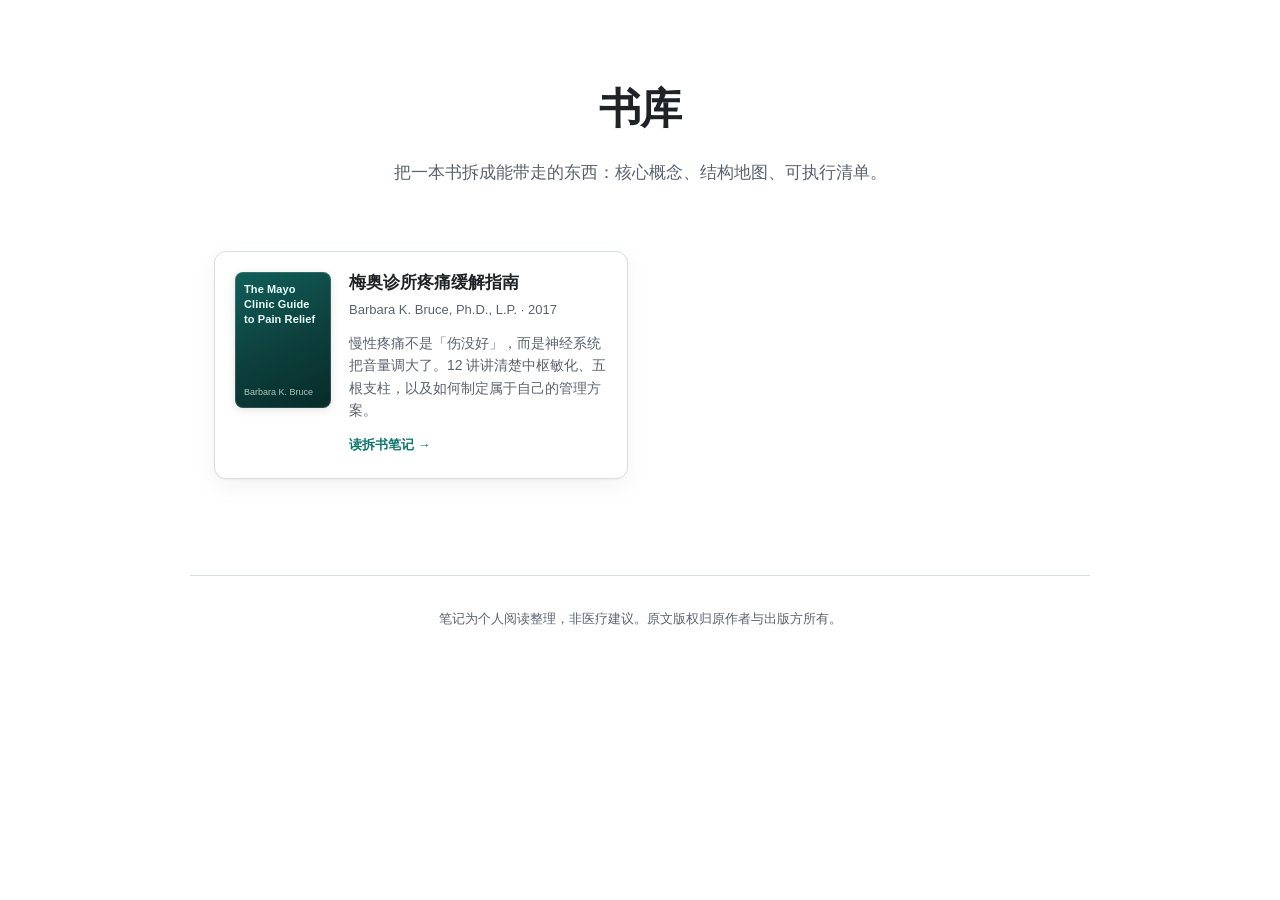
==== index.html @ 3bcf64f5 "publish site 2026-11-03 11:23" ====
<!doctype html>
<html lang="zh-CN">
<head>
<meta charset="utf-8">
<meta name="viewport" content="width=device-width, initial-scale=1">
<title>书库 · 拆书笔记</title>
<link rel="stylesheet" href="assets/style.css">
</head>
<body>

<div class="hero">
  <h1>书库</h1>
  <p>把一本书拆成能带走的东西：核心概念、结构地图、可执行清单。</p>
</div>

<div class="book-grid">

  <a class="book-card" href="books/mayo-clinic-guide-to-pain-relief/index.html">
    <div class="book-cover">
      <span class="cv-title">The Mayo Clinic Guide to Pain Relief</span>
      <span class="cv-author">Barbara K. Bruce</span>
    </div>
    <div class="meta">
      <h3>梅奥诊所疼痛缓解指南</h3>
      <p class="author">Barbara K. Bruce, Ph.D., L.P. · 2017</p>
      <p class="blurb">慢性疼痛不是「伤没好」，而是神经系统把音量调大了。12 讲讲清楚中枢敏化、五根支柱，以及如何制定属于自己的管理方案。</p>
      <span class="cta">读拆书笔记 →</span>
    </div>
  </a>

</div>

<footer>
  笔记为个人阅读整理，非医疗建议。原文版权归原作者与出版方所有。
</footer>

</body>
</html>
---- assets/style.css ----
/* ---------- design tokens ---------- */
:root {
  --bg: #ffffff;
  --bg-soft: #f6f8fa;
  --bg-card: #ffffff;
  --text: #1f2328;
  --text-dim: #59636e;
  --line: #d8dee4;
  --accent: #0f766e;
  --accent-soft: #ccfbf1;
  --warn-bg: #fff8e6;
  --warn-line: #e8b931;
  --radius: 12px;
  --shadow: 0 1px 2px rgba(0,0,0,.04), 0 8px 24px rgba(0,0,0,.05);
}

@media (prefers-color-scheme: dark) {
  :root {
    --bg: #0d1117;
    --bg-soft: #161b22;
    --bg-card: #161b22;
    --text: #e6edf3;
    --text-dim: #9198a1;
    --line: #30363d;
    --accent: #2dd4bf;
    --accent-soft: #0f3d38;
    --warn-bg: #2b2413;
    --warn-line: #9e6a03;
    --shadow: 0 1px 2px rgba(0,0,0,.3), 0 8px 24px rgba(0,0,0,.4);
  }
}

* { box-sizing: border-box; }

html { scroll-behavior: smooth; scroll-padding-top: 72px; }

body {
  margin: 0;
  background: var(--bg);
  color: var(--text);
  font: 17px/1.75 -apple-system, BlinkMacSystemFont, "Segoe UI", "Microsoft YaHei",
        "PingFang SC", "Hiragino Sans GB", sans-serif;
  -webkit-font-smoothing: antialiased;
}

/* ---------- top bar ---------- */
.topbar {
  position: sticky;
  top: 0;
  z-index: 10;
  display: flex;
  align-items: center;
  gap: 16px;
  padding: 12px 24px;
  background: color-mix(in srgb, var(--bg) 88%, transparent);
  backdrop-filter: blur(8px);
  border-bottom: 1px solid var(--line);
}

.topbar a { color: var(--text-dim); text-decoration: none; font-size: 14px; }
.topbar a:hover { color: var(--accent); }
.topbar .title { font-weight: 600; font-size: 15px; color: var(--text); }
.topbar .sep { color: var(--line); }

/* ---------- layout ---------- */
.layout {
  display: grid;
  grid-template-columns: 232px minmax(0, 1fr);
  gap: 56px;
  max-width: 1120px;
  margin: 0 auto;
  padding: 40px 24px 96px;
}

#toc {
  position: sticky;
  top: 72px;
  align-self: start;
  max-height: calc(100vh - 96px);
  overflow-y: auto;
  font-size: 14px;
  border-left: 1px solid var(--line);
  padding-left: 16px;
}

#toc ul { list-style: none; margin: 0; padding: 0; }
#toc li { margin: 2px 0; }
#toc a {
  display: block;
  padding: 5px 8px;
  margin-left: -8px;
  color: var(--text-dim);
  text-decoration: none;
  border-radius: 6px;
  line-height: 1.4;
}
#toc a:hover { color: var(--accent); background: var(--bg-soft); }
#toc a.active { color: var(--accent); font-weight: 600; background: var(--accent-soft); }

/* ---------- article ---------- */
main { min-width: 0; }

main h1 {
  font-size: 34px;
  line-height: 1.3;
  margin: 0 0 8px;
  letter-spacing: -.02em;
}

main h2 {
  font-size: 25px;
  margin: 56px 0 16px;
  padding-bottom: 10px;
  border-bottom: 1px solid var(--line);
  letter-spacing: -.01em;
}

main h3 {
  font-size: 19px;
  margin: 36px 0 10px;
  padding-left: 12px;
  border-left: 3px solid var(--accent);
}

main h4 { font-size: 16px; margin: 24px 0 8px; }

main p { margin: 12px 0; }
main strong { color: var(--text); font-weight: 650; }
main ul, main ol { padding-left: 24px; margin: 12px 0; }
main li { margin: 6px 0; }

main a { color: var(--accent); text-decoration: none; border-bottom: 1px solid transparent; }
main a:hover { border-bottom-color: var(--accent); }

main blockquote {
  margin: 16px 0;
  padding: 14px 18px;
  background: var(--bg-soft);
  border-left: 3px solid var(--line);
  border-radius: 0 var(--radius) var(--radius) 0;
  color: var(--text-dim);
}

main code {
  background: var(--bg-soft);
  padding: 2px 6px;
  border-radius: 5px;
  font-size: .9em;
  font-family: ui-monospace, "Cascadia Code", Consolas, monospace;
}

main pre {
  background: var(--bg-soft);
  padding: 16px;
  border-radius: var(--radius);
  overflow-x: auto;
  border: 1px solid var(--line);
}
main pre code { background: none; padding: 0; }

main table {
  width: 100%;
  border-collapse: collapse;
  margin: 18px 0;
  font-size: 15px;
}
main th, main td {
  border: 1px solid var(--line);
  padding: 9px 13px;
  text-align: left;
  vertical-align: top;
}
main th { background: var(--bg-soft); font-weight: 650; }
main tbody tr:nth-child(even) { background: color-mix(in srgb, var(--bg-soft) 60%, transparent); }

main hr { border: none; border-top: 1px solid var(--line); margin: 40px 0; }

main img {
  max-width: 100%;
  height: auto;
  border-radius: var(--radius);
  border: 1px solid var(--line);
  display: block;
  margin: 20px auto;
}

/* ---------- callout ---------- */
.callout {
  background: var(--warn-bg);
  border: 1px solid var(--warn-line);
  border-radius: var(--radius);
  padding: 18px 22px;
  margin: 24px 0;
}
.callout p:first-child { margin-top: 0; }
.callout p:last-child { margin-bottom: 0; }

/* ---------- mermaid ---------- */
.mermaid {
  display: flex;
  justify-content: center;
  margin: 28px 0;
  padding: 20px;
  background: var(--bg-soft);
  border: 1px solid var(--line);
  border-radius: var(--radius);
  overflow-x: auto;
}
.mermaid svg { max-width: 100%; height: auto; }

/* ---------- landing ---------- */
.hero {
  max-width: 900px;
  margin: 0 auto;
  padding: 72px 24px 40px;
  text-align: center;
}
.hero h1 {
  font-size: 42px;
  margin: 0 0 12px;
  letter-spacing: -.025em;
}
.hero p { color: var(--text-dim); font-size: 17px; margin: 0; }

.book-grid {
  display: grid;
  grid-template-columns: repeat(auto-fill, minmax(320px, 1fr));
  gap: 24px;
  max-width: 900px;
  margin: 24px auto 96px;
  padding: 0 24px;
}

.book-card {
  display: flex;
  gap: 18px;
  padding: 20px;
  background: var(--bg-card);
  border: 1px solid var(--line);
  border-radius: var(--radius);
  box-shadow: var(--shadow);
  text-decoration: none;
  color: inherit;
  transition: transform .15s ease, box-shadow .15s ease, border-color .15s ease;
}
.book-card:hover {
  transform: translateY(-2px);
  border-color: var(--accent);
  box-shadow: 0 4px 8px rgba(0,0,0,.06), 0 16px 40px rgba(0,0,0,.08);
}

.book-cover {
  width: 96px;
  height: 136px;
  flex-shrink: 0;
  border-radius: 8px;
  padding: 10px 9px;
  display: flex;
  flex-direction: column;
  justify-content: space-between;
  overflow: hidden;
  background: linear-gradient(155deg, #115e59 0%, #0d3f3c 55%, #072b29 100%);
  color: #eafffb;
  box-shadow: inset 0 0 0 1px rgba(255,255,255,.14), 0 2px 8px rgba(0,0,0,.12);
  font-size: 10px;
  line-height: 1.35;
}
.book-cover .cv-title {
  font-weight: 700;
  font-size: 11px;
  letter-spacing: .01em;
}
.book-cover .cv-author { opacity: .72; font-size: 9px; }

.book-card .meta { min-width: 0; }
.book-card h3 { margin: 0 0 4px; font-size: 17px; line-height: 1.35; border: none; padding: 0; }
.book-card .author { font-size: 13px; color: var(--text-dim); margin: 0 0 10px; }
.book-card .blurb { font-size: 14px; color: var(--text-dim); margin: 0; line-height: 1.6; }
.book-card .cta {
  display: inline-block;
  margin-top: 12px;
  font-size: 13px;
  font-weight: 600;
  color: var(--accent);
}

/* ---------- misc ---------- */
.empty {
  max-width: 900px;
  margin: 0 auto 96px;
  padding: 32px 24px;
  text-align: center;
  color: var(--text-dim);
  border: 1px dashed var(--line);
  border-radius: var(--radius);
}
.empty code { background: var(--bg-soft); padding: 2px 6px; border-radius: 5px; }

footer {
  max-width: 900px;
  margin: 0 auto;
  padding: 32px 24px 64px;
  color: var(--text-dim);
  font-size: 13px;
  border-top: 1px solid var(--line);
  text-align: center;
}

/* ---------- responsive ---------- */
@media (max-width: 880px) {
  .layout { grid-template-columns: 1fr; gap: 0; padding: 24px 20px 72px; }
  #toc {
    position: static;
    max-height: none;
    border-left: none;
    border-bottom: 1px solid var(--line);
    padding: 0 0 16px;
    margin-bottom: 32px;
  }
  #toc ul { display: flex; flex-wrap: wrap; gap: 6px; }
  #toc a { margin-left: 0; background: var(--bg-soft); }
  main h1 { font-size: 27px; }
  main h2 { font-size: 21px; margin-top: 44px; }
  .hero { padding: 48px 20px 24px; }
  .hero h1 { font-size: 30px; }
  .book-card { flex-direction: column; }
  .book-card img { width: 100%; height: auto; max-height: 260px; object-fit: contain; }
}

@media print {
  .topbar, #toc { display: none; }
  .layout { grid-template-columns: 1fr; max-width: none; }
  .mermaid { break-inside: avoid; }
}
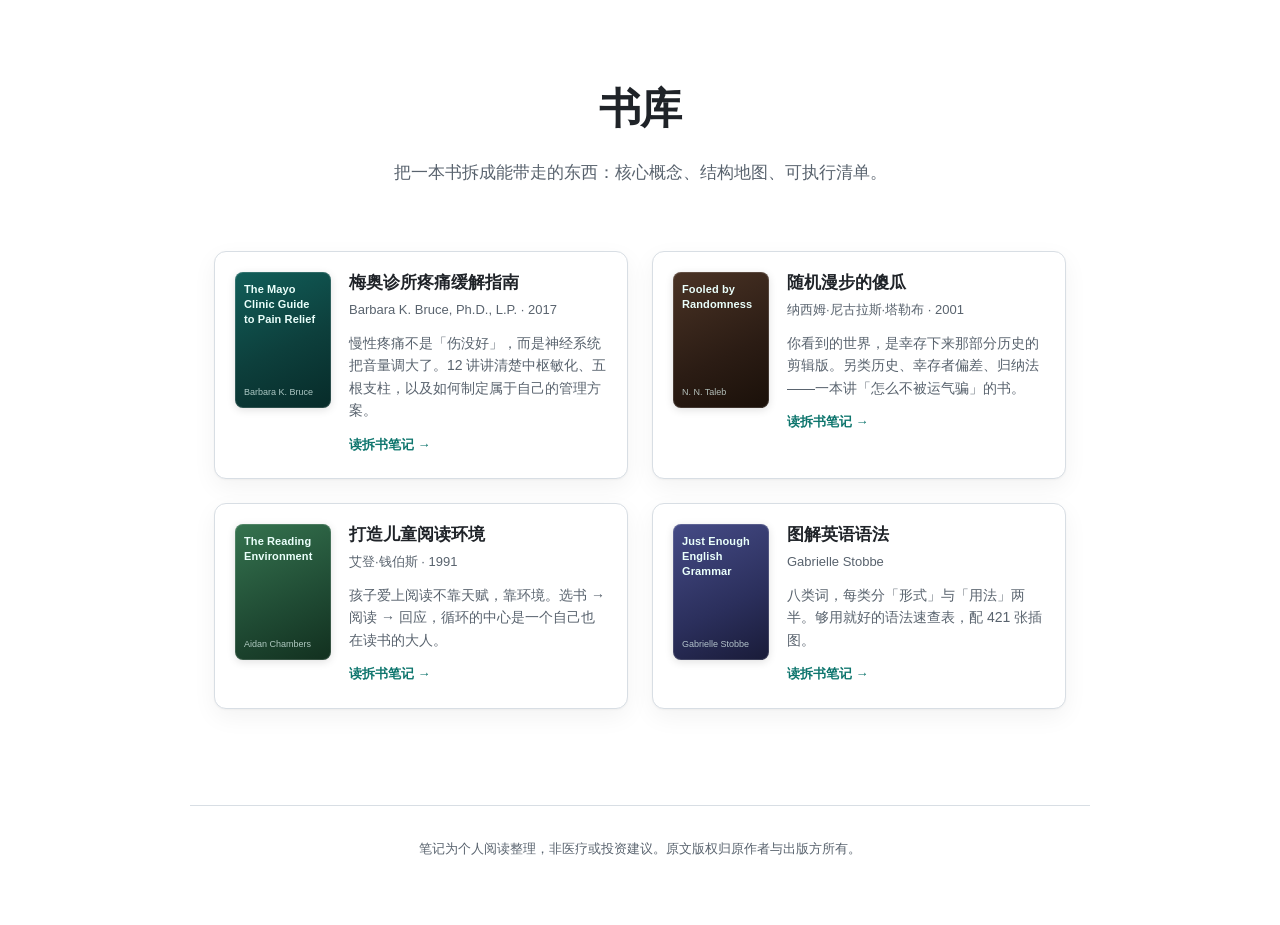
==== commit 1083b638: "publish site 2026-11-04 09:40" ====
--- a/index.html
+++ b/index.html
@@ -28,10 +28,49 @@
     </div>
   </a>
 
+  <a class="book-card" href="books/fooled-by-randomness/index.html">
+    <div class="book-cover" style="background:linear-gradient(155deg,#4a3325 0%,#2b1c14 60%,#1a1009 100%)">
+      <span class="cv-title">Fooled by Randomness</span>
+      <span class="cv-author">N. N. Taleb</span>
+    </div>
+    <div class="meta">
+      <h3>随机漫步的傻瓜</h3>
+      <p class="author">纳西姆·尼古拉斯·塔勒布 · 2001</p>
+      <p class="blurb">你看到的世界，是幸存下来那部分历史的剪辑版。另类历史、幸存者偏差、归纳法——一本讲「怎么不被运气骗」的书。</p>
+      <span class="cta">读拆书笔记 →</span>
+    </div>
+  </a>
+
+  <a class="book-card" href="books/creating-reading-environments/index.html">
+    <div class="book-cover" style="background:linear-gradient(155deg,#35734f 0%,#1f4a33 60%,#12301f 100%)">
+      <span class="cv-title">The Reading Environment</span>
+      <span class="cv-author">Aidan Chambers</span>
+    </div>
+    <div class="meta">
+      <h3>打造儿童阅读环境</h3>
+      <p class="author">艾登·钱伯斯 · 1991</p>
+      <p class="blurb">孩子爱上阅读不靠天赋，靠环境。选书 → 阅读 → 回应，循环的中心是一个自己也在读书的大人。</p>
+      <span class="cta">读拆书笔记 →</span>
+    </div>
+  </a>
+
+  <a class="book-card" href="books/just-enough-english-grammar/index.html">
+    <div class="book-cover" style="background:linear-gradient(155deg,#454b86 0%,#2b2f5c 60%,#191b38 100%)">
+      <span class="cv-title">Just Enough English Grammar</span>
+      <span class="cv-author">Gabrielle Stobbe</span>
+    </div>
+    <div class="meta">
+      <h3>图解英语语法</h3>
+      <p class="author">Gabrielle Stobbe</p>
+      <p class="blurb">八类词，每类分「形式」与「用法」两半。够用就好的语法速查表，配 421 张插图。</p>
+      <span class="cta">读拆书笔记 →</span>
+    </div>
+  </a>
+
 </div>
 
 <footer>
-  笔记为个人阅读整理，非医疗建议。原文版权归原作者与出版方所有。
+  笔记为个人阅读整理，非医疗或投资建议。原文版权归原作者与出版方所有。
 </footer>
 
 </body>
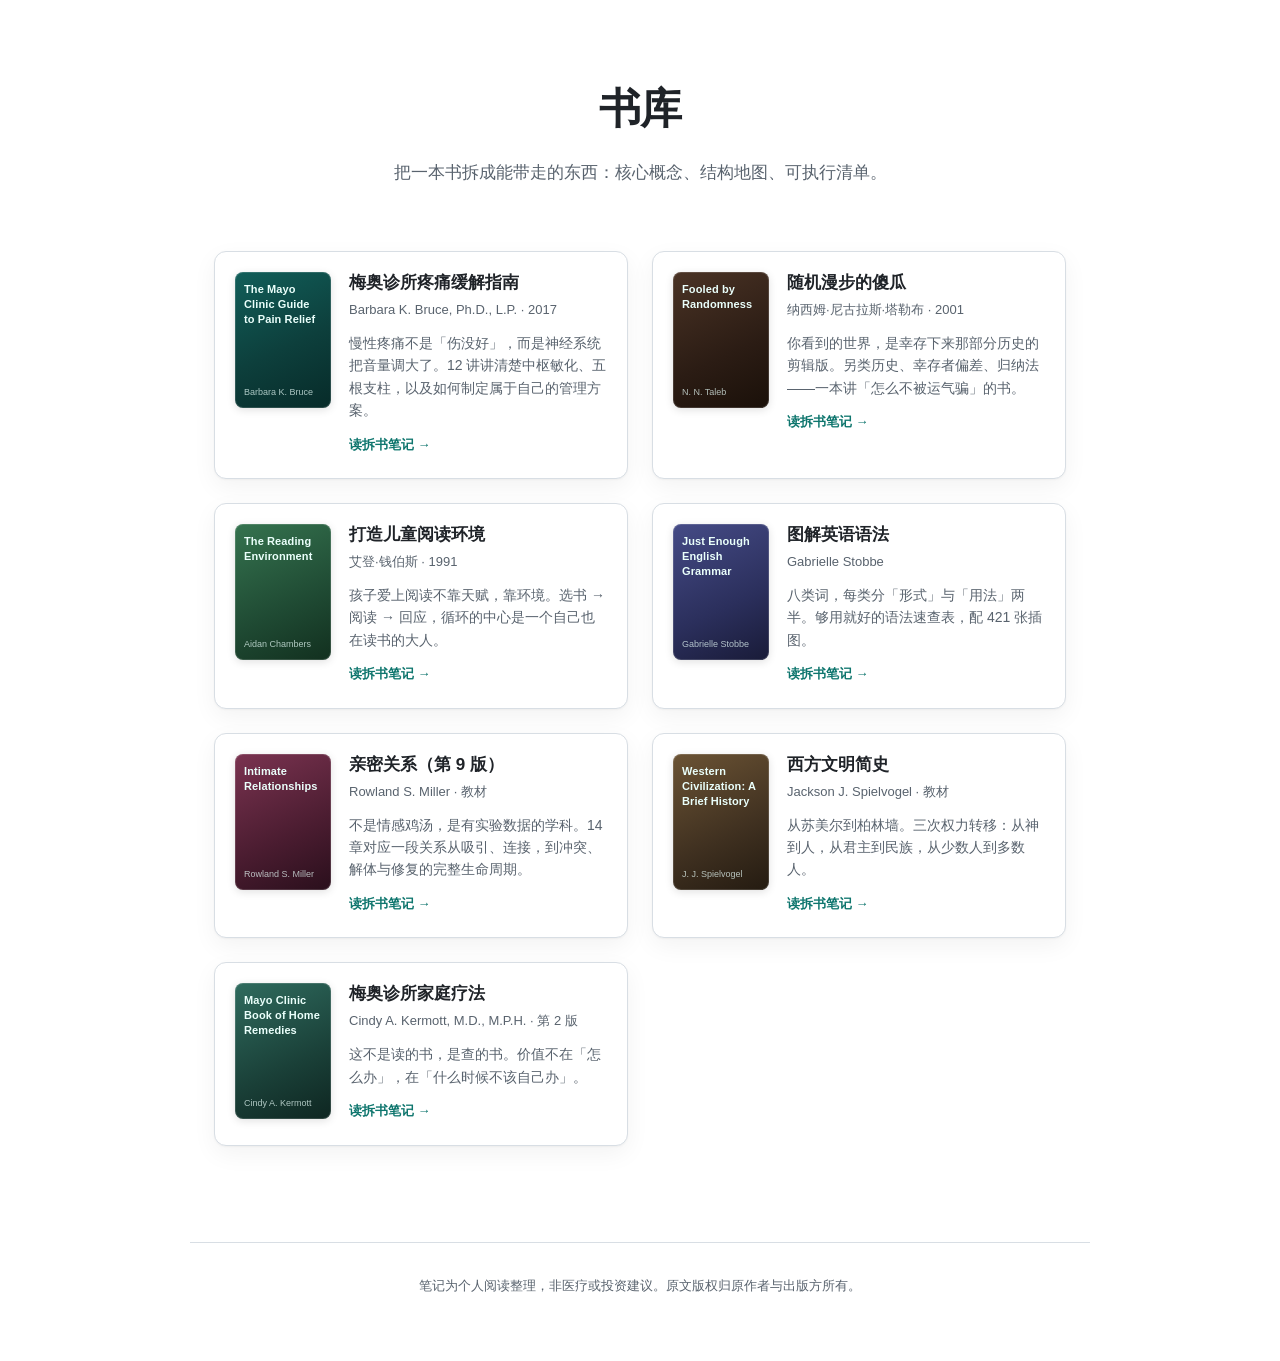
==== commit e50b0253: "publish site 2026-11-04 15:15" ====
--- a/index.html
+++ b/index.html
@@ -67,6 +67,45 @@
     </div>
   </a>
 
+  <a class="book-card" href="books/intimate-relationships/index.html">
+    <div class="book-cover" style="background:linear-gradient(155deg,#7a3350 0%,#4a1c30 60%,#2a0f1c 100%)">
+      <span class="cv-title">Intimate Relationships</span>
+      <span class="cv-author">Rowland S. Miller</span>
+    </div>
+    <div class="meta">
+      <h3>亲密关系（第 9 版）</h3>
+      <p class="author">Rowland S. Miller · 教材</p>
+      <p class="blurb">不是情感鸡汤，是有实验数据的学科。14 章对应一段关系从吸引、连接，到冲突、解体与修复的完整生命周期。</p>
+      <span class="cta">读拆书笔记 →</span>
+    </div>
+  </a>
+
+  <a class="book-card" href="books/western-civilization/index.html">
+    <div class="book-cover" style="background:linear-gradient(155deg,#6b5334 0%,#3f3020 60%,#241b11 100%)">
+      <span class="cv-title">Western Civilization: A Brief History</span>
+      <span class="cv-author">J. J. Spielvogel</span>
+    </div>
+    <div class="meta">
+      <h3>西方文明简史</h3>
+      <p class="author">Jackson J. Spielvogel · 教材</p>
+      <p class="blurb">从苏美尔到柏林墙。三次权力转移：从神到人，从君主到民族，从少数人到多数人。</p>
+      <span class="cta">读拆书笔记 →</span>
+    </div>
+  </a>
+
+  <a class="book-card" href="books/mayo-clinic-home-remedies/index.html">
+    <div class="book-cover" style="background:linear-gradient(155deg,#2f6b5e 0%,#1a4038 60%,#0e2621 100%)">
+      <span class="cv-title">Mayo Clinic Book of Home Remedies</span>
+      <span class="cv-author">Cindy A. Kermott</span>
+    </div>
+    <div class="meta">
+      <h3>梅奥诊所家庭疗法</h3>
+      <p class="author">Cindy A. Kermott, M.D., M.P.H. · 第 2 版</p>
+      <p class="blurb">这不是读的书，是查的书。价值不在「怎么办」，在「什么时候不该自己办」。</p>
+      <span class="cta">读拆书笔记 →</span>
+    </div>
+  </a>
+
 </div>
 
 <footer>
